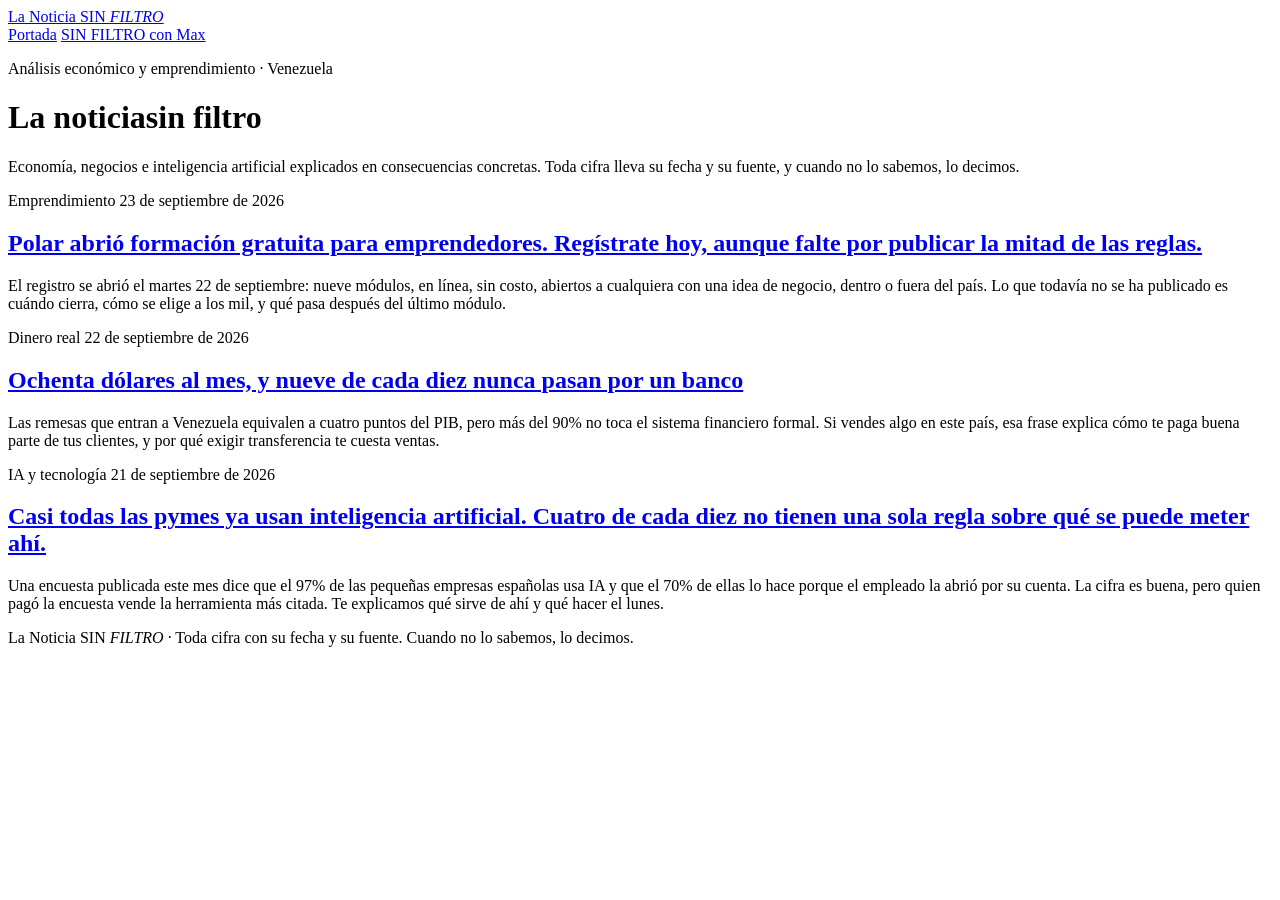
==== sitio/index.html @ a3ca8101 "El sitio de noticias, estático y servido desde el VPS El portal PHP con panel no llegó a usarse nunc" ====
<!DOCTYPE html>
<html lang="es">
<head>
<meta charset="utf-8">
<meta name="viewport" content="width=device-width, initial-scale=1">
<title>La Noticia SIN FILTRO</title>
<meta name="description" content="Economía, negocios e inteligencia artificial explicados en consecuencias concretas. Cada cifra con su fecha y su fuente.">
<link rel="stylesheet" href="/estilo.css">
</head>
<body>
<header class="sf-cab">
  <a class="sf-marca" href="/">La Noticia SIN <em>FILTRO</em></a>
  <nav class="sf-nav">
    <a href="/">Portada</a>
    <a href="https://sinfiltroconmax.com">SIN FILTRO con Max</a>
  </nav>
</header>
<main class="sf-portada">
  <p class="sf-kicker">Análisis económico y emprendimiento &middot; Venezuela</p>
  <h1 class="sf-titulo">La noticia<span>sin filtro</span></h1>
  <p class="sf-lema">Economía, negocios e inteligencia artificial explicados en consecuencias concretas.
     Toda cifra lleva su fecha y su fuente, y cuando no lo sabemos, lo decimos.</p>
  <div class="sf-rejilla">
      <article class="sf-tarjeta">
        <div class="sf-meta">
          <span class="sf-seccion">Emprendimiento</span>
          <span class="sf-fecha">23 de septiembre de 2026</span>
        </div>
        <h2><a href="/polar-1000-empresas.html">Polar abrió formación gratuita para emprendedores. Regístrate hoy, aunque falte por publicar la mitad de las reglas.</a></h2>
        <p>El registro se abrió el martes 22 de septiembre: nueve módulos, en línea, sin costo, abiertos a cualquiera con una idea de negocio, dentro o fuera del país. Lo que todavía no se ha publicado es cuándo cierra, cómo se elige a los mil, y qué pasa después del último módulo.</p>
      </article>
      <article class="sf-tarjeta">
        <div class="sf-meta">
          <span class="sf-seccion">Dinero real</span>
          <span class="sf-fecha">22 de septiembre de 2026</span>
        </div>
        <h2><a href="/remesas-ochenta-dolares.html">Ochenta dólares al mes, y nueve de cada diez nunca pasan por un banco</a></h2>
        <p>Las remesas que entran a Venezuela equivalen a cuatro puntos del PIB, pero más del 90% no toca el sistema financiero formal. Si vendes algo en este país, esa frase explica cómo te paga buena parte de tus clientes, y por qué exigir transferencia te cuesta ventas.</p>
      </article>
      <article class="sf-tarjeta">
        <div class="sf-meta">
          <span class="sf-seccion">IA y tecnología</span>
          <span class="sf-fecha">21 de septiembre de 2026</span>
        </div>
        <h2><a href="/ia-pymes-sin-reglas.html">Casi todas las pymes ya usan inteligencia artificial. Cuatro de cada diez no tienen una sola regla sobre qué se puede meter ahí.</a></h2>
        <p>Una encuesta publicada este mes dice que el 97% de las pequeñas empresas españolas usa IA y que el 70% de ellas lo hace porque el empleado la abrió por su cuenta. La cifra es buena, pero quien pagó la encuesta vende la herramienta más citada. Te explicamos qué sirve de ahí y qué hacer el lunes.</p>
      </article>
  </div>
</main>
<footer class="sf-pie">
  La Noticia SIN <em>FILTRO</em> &middot; Toda cifra con su fecha y su fuente. Cuando no lo sabemos, lo decimos.
</footer>
</body>
</html>
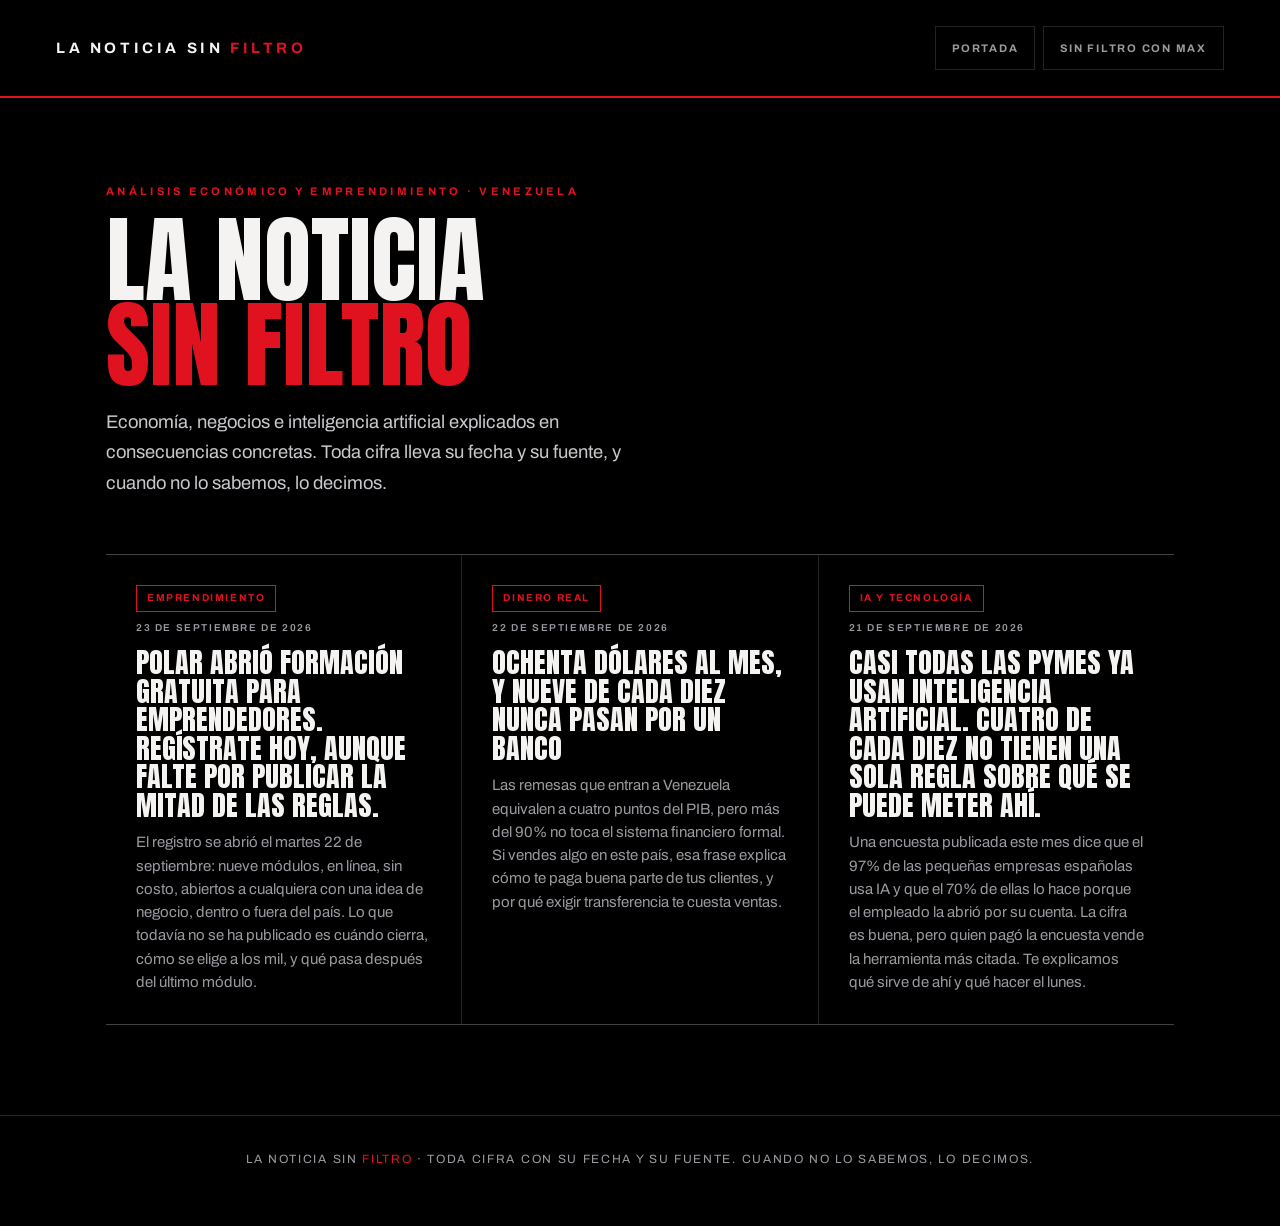
==== commit 7e97a034: "Enlaces relativos: el sitio funciona colgado en cualquier ruta Las páginas apuntaban al estilo y a l" ====
--- a/sitio/index.html
+++ b/sitio/index.html
@@ -5,14 +5,15 @@
 <meta name="viewport" content="width=device-width, initial-scale=1">
 <title>La Noticia SIN FILTRO</title>
 <meta name="description" content="Economía, negocios e inteligencia artificial explicados en consecuencias concretas. Cada cifra con su fecha y su fuente.">
-<link rel="stylesheet" href="/estilo.css">
+<link rel="stylesheet" href="estilo.css">
+<link rel="canonical" href="https://sinfiltroconmax.com/noticias/">
 </head>
 <body>
 <header class="sf-cab">
-  <a class="sf-marca" href="/">La Noticia SIN <em>FILTRO</em></a>
+  <a class="sf-marca" href="index.html">La Noticia SIN <em>FILTRO</em></a>
   <nav class="sf-nav">
-    <a href="/">Portada</a>
-    <a href="https://sinfiltroconmax.com">SIN FILTRO con Max</a>
+    <a href="index.html">Portada</a>
+    <a href="https://sinfiltroconmax.com/">SIN FILTRO con Max</a>
   </nav>
 </header>
 <main class="sf-portada">
@@ -26,7 +27,7 @@
           <span class="sf-seccion">Emprendimiento</span>
           <span class="sf-fecha">23 de septiembre de 2026</span>
         </div>
-        <h2><a href="/polar-1000-empresas.html">Polar abrió formación gratuita para emprendedores. Regístrate hoy, aunque falte por publicar la mitad de las reglas.</a></h2>
+        <h2><a href="polar-1000-empresas.html">Polar abrió formación gratuita para emprendedores. Regístrate hoy, aunque falte por publicar la mitad de las reglas.</a></h2>
         <p>El registro se abrió el martes 22 de septiembre: nueve módulos, en línea, sin costo, abiertos a cualquiera con una idea de negocio, dentro o fuera del país. Lo que todavía no se ha publicado es cuándo cierra, cómo se elige a los mil, y qué pasa después del último módulo.</p>
       </article>
       <article class="sf-tarjeta">
@@ -34,7 +35,7 @@
           <span class="sf-seccion">Dinero real</span>
           <span class="sf-fecha">22 de septiembre de 2026</span>
         </div>
-        <h2><a href="/remesas-ochenta-dolares.html">Ochenta dólares al mes, y nueve de cada diez nunca pasan por un banco</a></h2>
+        <h2><a href="remesas-ochenta-dolares.html">Ochenta dólares al mes, y nueve de cada diez nunca pasan por un banco</a></h2>
         <p>Las remesas que entran a Venezuela equivalen a cuatro puntos del PIB, pero más del 90% no toca el sistema financiero formal. Si vendes algo en este país, esa frase explica cómo te paga buena parte de tus clientes, y por qué exigir transferencia te cuesta ventas.</p>
       </article>
       <article class="sf-tarjeta">
@@ -42,7 +43,7 @@
           <span class="sf-seccion">IA y tecnología</span>
           <span class="sf-fecha">21 de septiembre de 2026</span>
         </div>
-        <h2><a href="/ia-pymes-sin-reglas.html">Casi todas las pymes ya usan inteligencia artificial. Cuatro de cada diez no tienen una sola regla sobre qué se puede meter ahí.</a></h2>
+        <h2><a href="ia-pymes-sin-reglas.html">Casi todas las pymes ya usan inteligencia artificial. Cuatro de cada diez no tienen una sola regla sobre qué se puede meter ahí.</a></h2>
         <p>Una encuesta publicada este mes dice que el 97% de las pequeñas empresas españolas usa IA y que el 70% de ellas lo hace porque el empleado la abrió por su cuenta. La cifra es buena, pero quien pagó la encuesta vende la herramienta más citada. Te explicamos qué sirve de ahí y qué hacer el lunes.</p>
       </article>
   </div>
--- a/sitio/estilo.css
+++ b/sitio/estilo.css
@@ -0,0 +1,123 @@
+/* ---------------------------------------------------------------------
+   TIPOGRAFÍAS PROPIAS
+   Se sirven desde este mismo servidor. Ningún lector llama a Google ni
+   a ningún tercero para leer esta web: no hay forma de que nadie sepa
+   quién nos lee sin pasar por aquí, y no hay dependencia que se caiga.
+   --------------------------------------------------------------------- */
+@font-face{
+  font-family:"Anton";font-style:normal;font-weight:400;font-display:swap;
+  src:url("tipos/anton.woff2") format("woff2");
+}
+@font-face{
+  font-family:"Archivo";font-style:normal;font-weight:400 700;font-display:swap;
+  src:url("tipos/archivo.woff2") format("woff2");
+}
+
+/* ---------------------------------------------------------------------
+   LA NOTICIA SIN FILTRO · hoja de estilo única
+   Un solo archivo para todo el sitio: cambiar algo aquí lo cambia en
+   todas las piezas, publicadas y por publicar.
+   --------------------------------------------------------------------- */
+:root{
+  --negro:#000;
+  --carbon:#0E0E10;
+  --papel:#F4F3F1;
+  --humo:#9A9AA0;
+  --tenue:#C9C8CC;
+  --rojo:#E1121F;
+  --borde:rgba(244,243,241,.14);
+  --display:"Anton","Arial Narrow",Impact,sans-serif;
+  --texto:"Archivo","Helvetica Neue",Arial,sans-serif;
+}
+*{box-sizing:border-box}
+html{-webkit-text-size-adjust:100%}
+body{
+  margin:0;background:var(--negro);color:var(--papel);
+  font-family:var(--texto);font-size:17px;line-height:1.65;
+  -webkit-font-smoothing:antialiased;
+}
+a{color:inherit}
+img{max-width:100%}
+
+/* --- Cabecera --- */
+.sf-cab{
+  display:flex;align-items:center;justify-content:space-between;gap:16px;flex-wrap:wrap;
+  padding:26px clamp(20px,5vw,56px);border-bottom:2px solid var(--rojo);
+}
+.sf-marca{font-weight:700;font-size:15px;letter-spacing:.24em;text-transform:uppercase;text-decoration:none}
+.sf-marca em{color:var(--rojo);font-style:normal}
+.sf-nav{display:flex;gap:8px;flex-wrap:wrap}
+.sf-nav a{
+  display:inline-flex;align-items:center;min-height:44px;padding:0 16px;
+  border:1px solid var(--borde);text-decoration:none;color:var(--humo);
+  font-size:11px;font-weight:700;letter-spacing:.16em;text-transform:uppercase;
+  transition:color .15s,border-color .15s;
+}
+.sf-nav a:hover{color:var(--papel);border-color:var(--papel)}
+
+/* --- Portada --- */
+.sf-portada{padding:clamp(44px,7vw,84px) clamp(20px,5vw,56px) 0;max-width:1180px;margin:0 auto}
+.sf-kicker{font-size:11px;font-weight:700;letter-spacing:.3em;text-transform:uppercase;color:var(--rojo);margin:0 0 18px}
+.sf-titulo{
+  font-family:var(--display);font-weight:400;text-transform:uppercase;
+  font-size:clamp(2.8rem,9vw,6rem);line-height:.88;margin:0 0 20px;
+}
+.sf-titulo span{display:block;color:var(--rojo)}
+.sf-lema{color:var(--tenue);max-width:52ch;margin:0 0 clamp(36px,5vw,56px);font-size:clamp(1rem,1.6vw,1.15rem)}
+
+.sf-rejilla{display:grid;gap:1px;background:var(--borde);border-top:1px solid var(--borde);border-bottom:1px solid var(--borde)}
+@media(min-width:760px){.sf-rejilla{grid-template-columns:repeat(2,minmax(0,1fr))}}
+@media(min-width:1100px){.sf-rejilla{grid-template-columns:repeat(3,minmax(0,1fr))}}
+.sf-tarjeta{background:var(--negro);padding:clamp(22px,3vw,30px);display:flex;flex-direction:column;gap:12px}
+.sf-tarjeta:hover{background:var(--carbon)}
+.sf-meta{display:flex;align-items:center;gap:10px;flex-wrap:wrap}
+.sf-seccion{
+  display:inline-block;padding:4px 10px;border:1px solid var(--rojo);color:var(--rojo);
+  font-size:10px;font-weight:700;letter-spacing:.16em;text-transform:uppercase;
+}
+.sf-fecha{font-size:10px;font-weight:600;letter-spacing:.16em;text-transform:uppercase;color:var(--humo)}
+.sf-tarjeta .sf-meta{flex-direction:column;align-items:flex-start;gap:8px}
+.sf-tarjeta h2{font-family:var(--display);font-weight:400;text-transform:uppercase;
+  font-size:clamp(1.3rem,2.4vw,1.75rem);line-height:1.02;margin:0}
+.sf-tarjeta h2 a{text-decoration:none}
+.sf-tarjeta h2 a:hover{color:var(--rojo)}
+.sf-tarjeta p{margin:0;color:var(--humo);font-size:15px;line-height:1.55}
+
+/* --- Pieza --- */
+.sf-envol{max-width:760px;margin:0 auto;padding:clamp(36px,6vw,72px) clamp(20px,5vw,24px) 0}
+.sf-eyebrow{display:flex;align-items:center;gap:12px;flex-wrap:wrap;margin:0 0 26px}
+.sf-envol h1{
+  font-family:var(--display);font-weight:400;text-transform:uppercase;
+  font-size:clamp(1.85rem,4.4vw,3rem);line-height:1.0;margin:0 0 24px;text-wrap:balance;
+}
+.sf-entradilla{
+  font-size:clamp(1.05rem,2vw,1.3rem);line-height:1.5;color:var(--tenue);
+  margin:0 0 36px;padding-bottom:30px;border-bottom:1px solid var(--borde);
+}
+.sf-cuerpo p{margin:0 0 1.5em}
+.sf-cuerpo h2{font-family:var(--display);font-weight:400;text-transform:uppercase;
+  font-size:clamp(1.25rem,3vw,1.7rem);line-height:1.1;margin:2.4em 0 .8em}
+.sf-cuerpo strong{color:#fff}
+.sf-nosabe{border-left:3px solid var(--rojo);padding:4px 0 4px 22px;margin:2.6em 0}
+.sf-nosabe h2{margin-top:0}
+.sf-llevas{background:var(--carbon);border-top:2px solid var(--rojo);
+  padding:clamp(24px,4vw,34px);margin:3em 0 0}
+.sf-llevas h2{margin-top:0}
+.sf-llevas p:last-child{margin-bottom:0}
+
+/* --- Fuentes --- */
+.sf-fuentes{margin:3em 0 0;padding-top:28px;border-top:1px solid var(--borde);font-size:14px;color:var(--humo)}
+.sf-fuentes h2{font-family:var(--texto);font-size:11px;font-weight:700;letter-spacing:.18em;
+  text-transform:uppercase;color:var(--humo);margin:0 0 14px}
+.sf-fuentes ul{margin:0;padding:0 0 0 1.1em}
+.sf-fuentes li{margin-bottom:9px;line-height:1.5}
+.sf-fuentes a{color:var(--papel);text-decoration-color:var(--rojo);text-underline-offset:3px}
+.sf-fuentes a:hover{color:var(--rojo)}
+.sf-metodo{margin-top:22px;padding:16px 18px;border:1px solid var(--borde);
+  font-size:13px;line-height:1.55;color:var(--humo)}
+
+/* --- Pie --- */
+.sf-pie{margin-top:clamp(48px,8vw,90px);padding:34px clamp(20px,5vw,24px) 56px;
+  border-top:1px solid var(--borde);text-align:center;
+  font-size:12px;letter-spacing:.14em;text-transform:uppercase;color:var(--humo)}
+.sf-pie em{color:var(--rojo);font-style:normal}
